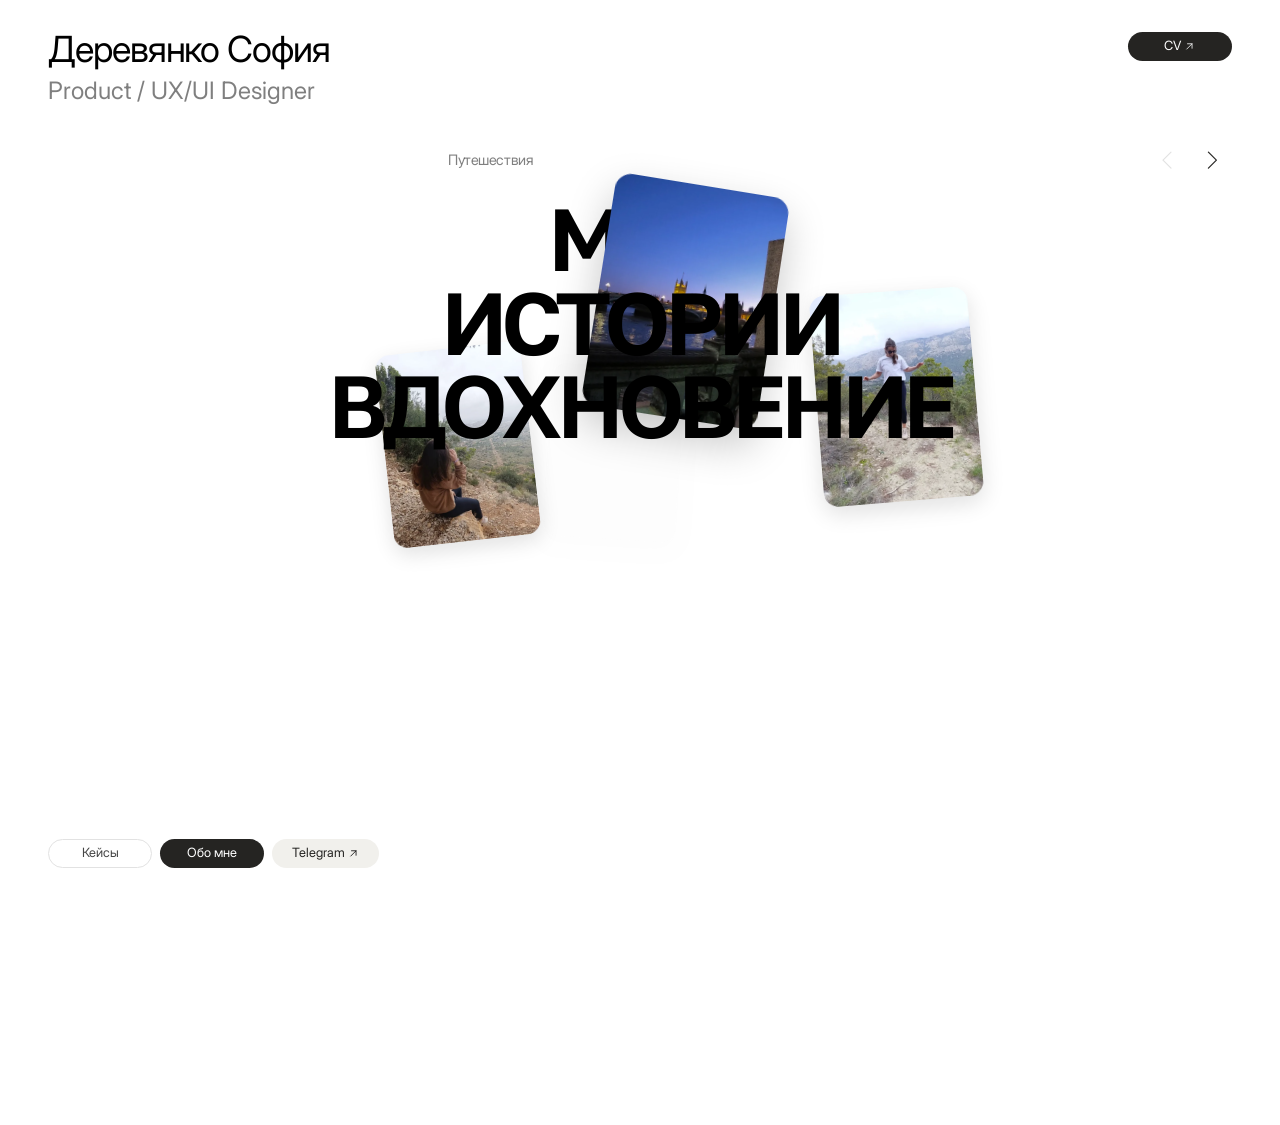
==== about/index.html @ 2f43b513 "Publish portfolio website" ====
<!DOCTYPE html>
<html lang="ru">
<head>
<meta charset="utf-8">
<meta name="viewport" content="width=device-width, initial-scale=1, viewport-fit=cover">
<title>Обо мне - Деревянко София</title>
<meta name="description" content="Путешествия, книги, фильмы - то, что вдохновляет.">
<meta property="og:type" content="website">
<meta property="og:title" content="Обо мне - Деревянко София">
<meta property="og:description" content="Путешествия, книги, фильмы - то, что вдохновляет.">
<meta property="og:image" content="../assets/og.jpg">
<meta name="theme-color" content="#ffffff">
<link rel="icon" href="../assets/favicon.svg" type="image/svg+xml">
<link rel="preload" href="../assets/fonts/inter-cyrillic-opsz-normal.woff2" as="font" type="font/woff2" crossorigin>
<link rel="stylesheet" href="../assets/site.css?v=202611131720">
<style>.c0{flex-shrink:0;align-self:stretch;min-width:0;font-family:var(--f-sans);font-weight:400;font-size:45px;line-height:43px;letter-spacing:-0.03em;color:#000000}
.c1{flex-shrink:0;align-self:stretch;min-width:0;font-family:var(--f-sans);font-weight:400;font-size:30px;line-height:43px;color:rgba(0,0,0,0.5)}
.c2{width:480px;flex-shrink:0;display:flex;flex-direction:column;gap:10px;align-items:flex-start;text-decoration:none;color:inherit}
.c3{flex-shrink:0;white-space:nowrap;font-family:var(--f-sans);font-weight:400;font-size:16px;line-height:1.0;color:#ffffff}
.c4{width:16px;flex-shrink:0;height:16px;display:block}
.c5{width:130px;flex-shrink:0;display:flex;flex-direction:row;padding:10px 25px 10px 25px;gap:2px;justify-content:center;align-items:center;background:#252422;border-radius:999px;text-decoration:none;color:inherit}
.c6{flex-shrink:0;display:flex;flex-direction:row;gap:10px;align-items:flex-start}
.c7{flex-shrink:0;display:flex;flex-direction:row;gap:20px;align-items:center}
.c8{width:980px;flex-shrink:0;display:flex;flex-direction:row;gap:20px;justify-content:flex-end;align-items:center}
.c9{flex-shrink:0;align-self:stretch;min-width:0;display:flex;flex-direction:row;justify-content:space-between;align-items:flex-start}
.ca{flex-shrink:0;white-space:nowrap;font-family:var(--f-sans);font-weight:400;font-size:18px;line-height:1.0;letter-spacing:-0.03em;color:rgba(0,0,0,0.5)}
.cb{width:48px;flex-shrink:0;height:48px;padding:0;border:0;background:none;cursor:pointer;display:block}
.cc{flex-shrink:0;height:48px;display:flex;flex-direction:row;gap:10px;justify-content:flex-end;align-items:center}
.cd{flex-shrink:0;align-self:stretch;min-width:0;display:flex;flex-direction:row;padding:0 0 0 500px;justify-content:space-between;align-items:center}
.ce{flex-shrink:0;white-space:nowrap;font-family:var(--f-head);font-weight:600;font-size:110px;line-height:0.86;letter-spacing:-0.07em;color:#000000;text-transform:uppercase;text-align:center}
.cf{position:absolute;left:0;top:0;width:804px;display:flex;flex-direction:column;padding:10px 10px 10px 10px;gap:10px;justify-content:center;align-items:center}
.c10{height:325px;flex-shrink:0;width:804px;position:relative}
.c11{width:261.52px;flex-shrink:0;height:287.62px;transform:rotate(1.6deg);display:flex;flex-direction:row;align-items:center;background:url(../assets/img/e12fb19091.webp) center/cover no-repeat;border-radius:20px}
.c12{position:absolute;left:701px;top:-63.55px;transform-origin:0 0;transform:rotate(-12.24deg);width:261.52px;height:287.62px;display:flex;flex-direction:row;align-items:center;background:url(../assets/img/9f988dde3c.webp) -34.87px -6.06px/348.69px 302.76px no-repeat;border-radius:20px}
.c13{position:absolute;left:557px;top:85.54px;transform-origin:0 0;transform:rotate(-4.94deg);width:261.52px;height:287.62px;display:flex;flex-direction:row;align-items:center;background:url(../assets/img/64e9f2ed2f.webp) center/cover no-repeat;border-radius:20px}
.c14{position:absolute;left:284px;top:153px;width:582.47px;display:flex;flex-direction:row;padding:0 0 0 313px;align-items:baseline}
.c15{height:454px;flex-shrink:0;width:1480px;display:flex;flex-direction:column;align-items:center;position:relative}
.c16{flex-shrink:0;align-self:stretch;min-width:0;display:flex;flex-direction:column;gap:16px;align-items:flex-start}
.c17{position:absolute;left:0;top:0;width:816px;display:flex;flex-direction:column;padding:10px 10px 10px 10px;gap:10px;justify-content:center;align-items:center}
.c18{height:325px;flex-shrink:0;width:816px;position:relative}
.c19{position:absolute;left:-111.95px;top:-31px;transform-origin:0 0;transform:rotate(1.6deg);width:261.52px;height:287.62px;display:flex;flex-direction:row;align-items:center;background:url(../assets/img/4dd9368df6.webp) center/cover no-repeat;border-radius:20px}
.c1a{position:absolute;left:103px;top:87.54px;transform-origin:0 0;transform:rotate(-4.94deg);width:261.52px;height:287.62px;display:flex;flex-direction:row;align-items:center;background:url(../assets/img/7d613c5a88.webp) -64.37px -19.97px/402.34px 399.47px no-repeat;border-radius:20px}
.c1b{position:absolute;left:316px;top:-24.55px;transform-origin:0 0;transform:rotate(-12.24deg);width:261.52px;height:287.62px;display:flex;flex-direction:row;align-items:center;background:url(../assets/img/491cb655a1.webp) -17.83px -17.43px/297.18px 435.79px no-repeat;border-radius:20px}
.c1c{position:absolute;left:0;top:0;width:686px;display:flex;flex-direction:column;padding:10px 10px 10px 10px;gap:10px;justify-content:center;align-items:center}
.c1d{height:325px;flex-shrink:0;width:686px;position:relative}
.c1e{position:absolute;left:354.03px;top:-337px;transform-origin:0 0;transform:rotate(9.21deg);width:261.52px;height:287.62px;display:flex;flex-direction:row;align-items:center;background:url(../assets/img/c9c12a5da4.webp) -2.62px -57.52px/261.52px 383.49px no-repeat;border-radius:20px}
.c1f{position:absolute;left:75.37px;top:-182px;transform-origin:0 0;transform:rotate(3.46deg);width:261.52px;height:287.62px;display:flex;flex-direction:row;align-items:center;background:url(../assets/img/8a2e7e8ccd.webp) center/cover no-repeat;border-radius:20px}
.c20{position:absolute;left:-103.95px;top:-26px;transform-origin:0 0;transform:rotate(1.6deg);width:261.52px;height:287.62px;display:flex;flex-direction:row;align-items:center;background:url(../assets/img/e46121f6a8.webp) 0 -94.56px/261.52px 394px no-repeat;border-radius:20px}
.c21{flex-shrink:0;align-self:stretch;min-width:0;display:grid}
.c22{flex-shrink:0;white-space:nowrap;font-family:var(--f-sans);font-weight:400;font-size:16px;line-height:1.0;color:#464646}
.c23{position:absolute;inset:0;pointer-events:none;border-style:solid;border-color:#e2e2e2;border-width:0.5px 0.5px 0.5px 0.5px;border-radius:inherit}
.c24{width:130px;flex-shrink:0;display:flex;flex-direction:row;padding:10px 20px 10px 20px;gap:4px;justify-content:center;align-items:center;position:relative;border-radius:999px;text-decoration:none;color:inherit}
.c25{width:130px;flex-shrink:0;display:flex;flex-direction:row;padding:10px 20px 10px 20px;justify-content:center;align-items:center;background:#252422;border-radius:999px;text-decoration:none;color:inherit}
.c26{flex-shrink:0;white-space:nowrap;font-family:var(--f-sans);font-weight:400;font-size:16px;line-height:1.0;color:#252422}
.c27{flex-shrink:0;display:flex;flex-direction:row;padding:10px 25px 10px 25px;gap:2px;justify-content:center;align-items:center;background:#f1f0ec;border-radius:999px;text-decoration:none;color:inherit}
.c28{flex-shrink:0;align-self:stretch;min-width:0;display:flex;flex-direction:row;gap:10px;align-items:flex-start}
.c29{width:480px;flex-shrink:0;display:flex;flex-direction:column;gap:10px;align-items:flex-start}
.c2a{flex-shrink:0;align-self:stretch;min-width:0;display:flex;flex-direction:row;gap:20px;align-items:flex-end}
.c2b{width:1600px;display:flex;flex-direction:column;padding:40px 60px 40px 60px;gap:40px;align-items:flex-start;background:#ffffff;overflow:hidden}
.c2c{flex-shrink:0;white-space:nowrap;font-family:var(--f-sans);font-weight:400;font-size:24px;line-height:1.0;letter-spacing:-0.03em;color:#000000}
.c2d{flex-shrink:0;white-space:nowrap;font-family:var(--f-sans);font-weight:400;font-size:12px;line-height:1.0;color:rgba(0,0,0,0.5)}
.c2e{flex-shrink:0;display:flex;flex-direction:column;gap:4px;align-items:flex-start;text-decoration:none;color:inherit}
.c2f{flex-shrink:0;display:flex;flex-direction:row;padding:10px 25px 10px 25px;gap:2px;justify-content:center;align-items:center;background:#252422;border-radius:999px;text-decoration:none;color:inherit}
.c30{height:40px;flex-shrink:0;align-self:stretch;min-width:0;display:flex;flex-direction:row;padding:0 16px 0 16px;justify-content:space-between;align-items:center}
.c31{flex-shrink:0;white-space:nowrap;font-family:var(--f-sans);font-weight:400;font-size:12px;line-height:1.0;letter-spacing:-0.03em;color:rgba(0,0,0,0.5)}
.c32{flex-shrink:0;align-self:stretch;min-width:0;display:flex;flex-direction:row;justify-content:space-between;align-items:center}
.c33{position:absolute;left:3.9px;top:181.5px;transform-origin:0 0;transform:rotate(1.6deg);width:126.77px;height:139.42px;display:flex;flex-direction:row;align-items:center;background:url(../assets/img/e12fb19091.webp) center/cover no-repeat;border-radius:9.69px}
.c34{position:absolute;left:199.32px;top:175.88px;transform-origin:0 0;transform:rotate(-12.24deg);width:126.77px;height:139.42px;display:flex;flex-direction:row;align-items:center;background:url(../assets/img/9f988dde3c.webp) -16.9px -2.94px/169.03px 146.76px no-repeat;border-radius:9.69px}
.c35{position:absolute;left:111.77px;top:215.43px;transform-origin:0 0;transform:rotate(-4.94deg);width:126.77px;height:139.42px;display:flex;flex-direction:row;align-items:center;background:url(../assets/img/64e9f2ed2f.webp) center/cover no-repeat;border-radius:9.69px}
.c36{flex-shrink:0;align-self:stretch;min-width:0;font-family:var(--f-head);font-weight:600;font-size:48px;line-height:0.86;letter-spacing:-0.07em;color:#000000;text-transform:uppercase}
.c37{flex-shrink:0;white-space:nowrap;font-family:var(--f-head);font-weight:600;font-size:48px;line-height:0.86;letter-spacing:-0.07em;color:#000000;text-transform:uppercase}
.c38{position:absolute;left:9.78px;top:0;width:343px;display:flex;flex-direction:column;padding:10px 0 10px 0;gap:10px;justify-content:center;align-items:center}
.c39{height:354.32px;flex-shrink:0;width:352.78px;position:relative}
.c3a{flex-shrink:0;align-self:stretch;min-width:0;display:flex;flex-direction:column;gap:30px;align-items:flex-start}
.c3b{flex-shrink:0;align-self:stretch;min-width:0;display:flex;flex-direction:column;padding:0 16px 0 16px;gap:20px;justify-content:center;align-items:flex-start}
.c3c{position:absolute;left:4.12px;top:171.32px;transform-origin:0 0;transform:rotate(1.6deg);width:126.77px;height:139.42px;display:flex;flex-direction:row;align-items:center;background:url(../assets/img/4dd9368df6.webp) center/cover no-repeat;border-radius:9.69px}
.c3d{position:absolute;left:199.54px;top:165.7px;transform-origin:0 0;transform:rotate(-12.24deg);width:126.77px;height:139.42px;display:flex;flex-direction:row;align-items:center;background:url(../assets/img/491cb655a1.webp) -8.64px -8.45px/144.06px 211.24px no-repeat;border-radius:9.69px}
.c3e{position:absolute;left:112px;top:205.25px;transform-origin:0 0;transform:rotate(-4.94deg);width:126.77px;height:139.42px;display:flex;flex-direction:row;align-items:center;background:url(../assets/img/7d613c5a88.webp) -48.09px -21.78px/218.57px 217.84px no-repeat;border-radius:9.69px}
.c3f{position:absolute;left:9.78px;top:-10px;width:343px;display:flex;flex-direction:column;padding:10px 0 10px 0;gap:10px;justify-content:center;align-items:center}
.c40{height:344.14px;flex-shrink:0;width:352.99px;position:relative}
.c41{position:absolute;left:4.12px;top:171.32px;transform-origin:0 0;transform:rotate(1.6deg);width:126.77px;height:139.42px;display:flex;flex-direction:row;align-items:center;background:url(../assets/img/e46121f6a8.webp) 0 -42.02px/126.77px 190.99px no-repeat;border-radius:9.69px}
.c42{position:absolute;left:199.54px;top:165.7px;transform-origin:0 0;transform:rotate(-12.24deg);width:126.77px;height:139.42px;display:flex;flex-direction:row;align-items:center;background:url(../assets/img/c9c12a5da4.webp) 2.54px -33.46px/126.77px 185.89px no-repeat;border-radius:9.69px}
.c43{position:absolute;left:112px;top:205.25px;transform-origin:0 0;transform:rotate(-4.94deg);width:126.77px;height:139.42px;display:flex;flex-direction:row;align-items:center;background:url(../assets/img/8a2e7e8ccd.webp) center/cover no-repeat;border-radius:9.69px}
.c44{flex:1 1 0;min-width:0;height:40px;display:flex;flex-direction:row;padding:10px 20px 10px 20px;gap:4px;justify-content:center;align-items:center;position:relative;border-radius:999px;text-decoration:none;color:inherit}
.c45{flex:1 1 0;min-width:0;height:40px;display:flex;flex-direction:row;padding:10px 25px 10px 25px;gap:2px;justify-content:center;align-items:center;background:#f1f0ec;border-radius:999px;text-decoration:none;color:inherit}
.c46{flex-shrink:0;align-self:stretch;min-width:0;display:flex;flex-direction:column;padding:10px 16px 10px 16px;gap:10px;justify-content:flex-end;align-items:flex-start}
.c47{width:375px;display:flex;flex-direction:column;padding:12px 0 12px 0;justify-content:space-between;align-items:flex-start;background:#ffffff;overflow:hidden}</style>
<script>(function(){var d=document.documentElement;function f(){var w=window.innerWidth,h=window.innerHeight,m=w<1024,z=m?Math.min(w/375,1.6):Math.min(w/1600,1);d.style.zoom=z;d.classList.toggle('is-m',m);d.style.setProperty('--vh',(h/z)+'px');d.style.setProperty('--vw',(w/z)+'px')}f();window.addEventListener('resize',f)})();</script>
</head>
<body>
<div class="L L-d fullh" data-w="1600"><div class="c2b"><div class="c9"><a class="c2 home" href="../index.html"><div class="c0 tx">Деревянко София</div><div class="c1 tx">Product / UX/UI Designer</div></a><div class="c8"><div class="c7"><div class="c6"><a class="c5 btn btn-dark" href="../assets/cv.pdf" target="_blank" rel="noopener" data-cv><div class="c3 tx">CV</div><div class="c4"><svg class="ic" width="16" height="16" viewBox="0 0 16 16" fill="none"><path d="M11.32 10.32V4.72H5.64M11.32 4.72 4.72 11.32" stroke="#fff" stroke-linecap="round" stroke-linejoin="round"/></svg></div></a></div></div></div></div><div class="c21 slider" data-slider><div data-slide="0" class="slide on c16"><div class="cd"><div class="ca tx">Путешествия</div><div class="cc"><button class="cb arw" type="button" data-dir="prev" aria-label="Назад"><svg class="ic" width="48" height="48" viewBox="0 0 48 48" fill="none"><path d="M30 34 20 24l10-10" stroke="currentColor" stroke-width="1.5" stroke-linecap="round" stroke-linejoin="round"/></svg></button><button class="cb arw" type="button" data-dir="next" aria-label="Вперёд"><svg class="ic" width="48" height="48" viewBox="0 0 48 48" fill="none"><path d="m18 34 10-10-10-10" stroke="currentColor" stroke-width="1.5" stroke-linecap="round" stroke-linejoin="round"/></svg></button></div></div><div class="c15"><div class="c10"><div class="cf words"><div class="ce tx">мир</div><div class="ce tx">истории</div><div class="ce tx">вдохновение</div></div></div><div class="c14"><div class="c11 ph"></div><div class="c12 ph"></div><div class="c13 ph"></div></div></div></div><div data-slide="1" class="slide c16"><div class="cd"><div class="ca tx">Книги</div><div class="cc"><button class="cb arw" type="button" data-dir="prev" aria-label="Назад"><svg class="ic" width="48" height="48" viewBox="0 0 48 48" fill="none"><path d="M30 34 20 24l10-10" stroke="currentColor" stroke-width="1.5" stroke-linecap="round" stroke-linejoin="round"/></svg></button><button class="cb arw" type="button" data-dir="next" aria-label="Вперёд"><svg class="ic" width="48" height="48" viewBox="0 0 48 48" fill="none"><path d="m18 34 10-10-10-10" stroke="currentColor" stroke-width="1.5" stroke-linecap="round" stroke-linejoin="round"/></svg></button></div></div><div class="c15"><div class="c18"><div class="c17 words"><div class="ce tx">Культура</div><div class="ce tx">Воображение</div><div class="ce tx">глубина</div></div></div><div class="c14"><div class="c19 ph"></div><div class="c1a ph"></div><div class="c1b ph"></div></div></div></div><div data-slide="2" class="slide c16"><div class="cd"><div class="ca tx">Фильмы</div><div class="cc"><button class="cb arw" type="button" data-dir="prev" aria-label="Назад"><svg class="ic" width="48" height="48" viewBox="0 0 48 48" fill="none"><path d="M30 34 20 24l10-10" stroke="currentColor" stroke-width="1.5" stroke-linecap="round" stroke-linejoin="round"/></svg></button><button class="cb arw" type="button" data-dir="next" aria-label="Вперёд"><svg class="ic" width="48" height="48" viewBox="0 0 48 48" fill="none"><path d="m18 34 10-10-10-10" stroke="currentColor" stroke-width="1.5" stroke-linecap="round" stroke-linejoin="round"/></svg></button></div></div><div class="c15"><div class="c1d"><div class="c1c words"><div class="ce tx">Эмоции</div><div class="ce tx">Детали</div><div class="ce tx">Мотивация</div></div></div><div class="c14"><div class="c1e ph"></div><div class="c1f ph"></div><div class="c20 ph"></div></div></div></div></div><div class="c2a"><div class="c29"><div class="c28 navbtns"><a class="c24 btn btn-ol" href="../cases/index.html"><div class="c22 tx">Кейсы</div><i class="c23"></i></a><a class="c25 btn btn-dark" href="../about/index.html"><div class="c3 tx">Обо мне</div></a><a class="c27 btn" href="https://t.me/" target="_blank" rel="noopener" data-tg><div class="c26 tx">Telegram</div><div class="c4"><svg class="ic" width="16" height="16" viewBox="0 0 16 16" fill="none"><path d="M11.32 10.32V4.72H5.64M11.32 4.72 4.72 11.32" stroke="currentColor" stroke-linecap="round" stroke-linejoin="round"/></svg></div></a></div></div></div></div></div>
<div class="L L-m fullh" data-w="375"><div class="c47"><div class="c30"><a class="c2e home" href="../index.html"><div class="c2c tx">Деревянко София</div><div class="c2d tx">Product / UX/UI Designer</div></a><a class="c2f btn btn-dark" href="../assets/cv.pdf" target="_blank" rel="noopener" data-cv><div class="c3 tx">CV</div><div class="c4"><svg class="ic" width="16" height="16" viewBox="0 0 16 16" fill="none"><path d="M11.32 10.32V4.72H5.64M11.32 4.72 4.72 11.32" stroke="#fff" stroke-linecap="round" stroke-linejoin="round"/></svg></div></a></div><div class="c21 slider" data-slider><div data-slide="0" class="slide on c3b"><div class="c3a"><div class="c32"><div class="c31 tx">Путешествия</div><div class="cc"><button class="cb arw" type="button" data-dir="prev" aria-label="Назад"><svg class="ic" width="48" height="48" viewBox="0 0 48 48" fill="none"><path d="M30 34 20 24l10-10" stroke="currentColor" stroke-width="1.5" stroke-linecap="round" stroke-linejoin="round"/></svg></button><button class="cb arw" type="button" data-dir="next" aria-label="Вперёд"><svg class="ic" width="48" height="48" viewBox="0 0 48 48" fill="none"><path d="m18 34 10-10-10-10" stroke="currentColor" stroke-width="1.5" stroke-linecap="round" stroke-linejoin="round"/></svg></button></div></div><div class="c39"><div class="c33 ph"></div><div class="c34 ph"></div><div class="c35 ph"></div><div class="c38 words"><div class="c36 tx">мир</div><div class="c36 tx">истории</div><div class="c37 tx">вдохновение</div></div></div></div></div><div data-slide="1" class="slide c3b"><div class="c3a"><div class="c32"><div class="c31 tx">Книги</div><div class="cc"><button class="cb arw" type="button" data-dir="prev" aria-label="Назад"><svg class="ic" width="48" height="48" viewBox="0 0 48 48" fill="none"><path d="M30 34 20 24l10-10" stroke="currentColor" stroke-width="1.5" stroke-linecap="round" stroke-linejoin="round"/></svg></button><button class="cb arw" type="button" data-dir="next" aria-label="Вперёд"><svg class="ic" width="48" height="48" viewBox="0 0 48 48" fill="none"><path d="m18 34 10-10-10-10" stroke="currentColor" stroke-width="1.5" stroke-linecap="round" stroke-linejoin="round"/></svg></button></div></div><div class="c40"><div class="c3c ph"></div><div class="c3d ph"></div><div class="c3e ph"></div><div class="c3f words"><div class="c36 tx">Культура</div><div class="c36 tx">Воображение</div><div class="c37 tx">глубина</div></div></div></div></div><div data-slide="2" class="slide c3b"><div class="c3a"><div class="c32"><div class="c31 tx">Фильмы</div><div class="cc"><button class="cb arw" type="button" data-dir="prev" aria-label="Назад"><svg class="ic" width="48" height="48" viewBox="0 0 48 48" fill="none"><path d="M30 34 20 24l10-10" stroke="currentColor" stroke-width="1.5" stroke-linecap="round" stroke-linejoin="round"/></svg></button><button class="cb arw" type="button" data-dir="next" aria-label="Вперёд"><svg class="ic" width="48" height="48" viewBox="0 0 48 48" fill="none"><path d="m18 34 10-10-10-10" stroke="currentColor" stroke-width="1.5" stroke-linecap="round" stroke-linejoin="round"/></svg></button></div></div><div class="c40"><div class="c41 ph"></div><div class="c42 ph"></div><div class="c43 ph"></div><div class="c3f words"><div class="c36 tx">Эмоции</div><div class="c36 tx">Детали</div><div class="c37 tx">Мотивация</div></div></div></div></div></div><div class="c46 mnav"><div class="c28 navbtns"><a class="c44 btn btn-ol" href="../cases/index.html"><div class="c22 tx">Кейсы</div><i class="c23"></i></a><a class="c45 btn" href="https://t.me/" target="_blank" rel="noopener" data-tg><div class="c26 tx">Telegram</div><div class="c4"><svg class="ic" width="16" height="16" viewBox="0 0 16 16" fill="none"><path d="M11.32 10.32V4.72H5.64M11.32 4.72 4.72 11.32" stroke="currentColor" stroke-linecap="round" stroke-linejoin="round"/></svg></div></a></div></div></div></div>
<script src="../assets/site.js?v=202611131720" defer></script>
</body>
</html>
---- assets/site.css ----
@font-face{font-family:'Inter';font-style:normal;font-weight:100 900;font-display:swap;src:url(fonts/inter-cyrillic-opsz-normal.woff2) format('woff2-variations'),url(fonts/inter-cyrillic-opsz-normal.woff2) format('woff2');unicode-range:U+0301,U+0400-045F,U+0490-0491,U+04B0-04B1,U+2116}
@font-face{font-family:'Inter';font-style:normal;font-weight:100 900;font-display:swap;src:url(fonts/inter-latin-opsz-normal.woff2) format('woff2-variations'),url(fonts/inter-latin-opsz-normal.woff2) format('woff2');unicode-range:U+0000-00FF,U+0131,U+0152-0153,U+02BB-02BC,U+02C6,U+02DA,U+02DC,U+0304,U+0308,U+0329,U+2000-206F,U+2074,U+20AC,U+2122,U+2191,U+2193,U+2212,U+2215,U+FEFF,U+FFFD}
@font-face{font-family:'Golos Text';font-style:normal;font-weight:600;font-display:swap;src:url(fonts/golos-text-cyrillic-600-normal.woff2) format('woff2');unicode-range:U+0301,U+0400-045F,U+0490-0491,U+04B0-04B1,U+2116}
@font-face{font-family:'Golos Text';font-style:normal;font-weight:600;font-display:swap;src:url(fonts/golos-text-latin-600-normal.woff2) format('woff2');unicode-range:U+0000-00FF,U+0131,U+0152-0153,U+02BB-02BC,U+02C6,U+02DA,U+02DC,U+0304,U+0308,U+0329,U+2000-206F,U+2074,U+20AC,U+2122,U+2191,U+2193,U+2212,U+2215,U+FEFF,U+FFFD}
:root{--f-sans:'Inter',-apple-system,BlinkMacSystemFont,'Segoe UI',Roboto,Arial,sans-serif;--f-head:'Golos Text','Inter',Arial,sans-serif;--vh:100vh}
*,*::before,*::after{box-sizing:border-box}
html{-webkit-text-size-adjust:100%;text-size-adjust:100%}
html,body{margin:0;padding:0;background:#fff;color:#000}
body{font-family:var(--f-sans);-webkit-font-smoothing:antialiased;-moz-osx-font-smoothing:grayscale;text-rendering:optimizeLegibility;font-optical-sizing:none;font-variation-settings:'opsz' 32;overflow-x:hidden}
img{display:block;max-width:none}
a{color:inherit}
p,ul,ol{margin:0}
.tx p+p,.tx p+.tl,.tx .tl+p{margin-top:var(--psp,0)}
.tl{padding-left:1.45em}
.tl li{padding-left:0}
.tx a{text-decoration:underline;text-underline-offset:2px}
button{font:inherit;color:inherit}
.L{margin:0 auto}
.L-d{width:1600px}
.L-m{width:375px;display:none}
html.is-m .L-d{display:none}
html.is-m .L-m{display:block}
@media (max-width:1023px){.L-d{display:none}.L-m{display:block}}
.L>div{margin:0 auto}
.fullh>div{min-height:var(--vh)}
.L-d.fullh>div>:last-child{margin-top:auto}
.L-m>div{padding-bottom:calc(84px + env(safe-area-inset-bottom))}
.L-m .mnav{position:fixed;left:0;right:0;bottom:0;margin:0 auto;width:375px;z-index:50;padding-bottom:calc(var(--pb,10px) + env(safe-area-inset-bottom))}
.L-d .navbtns{position:sticky;bottom:40px;z-index:5}
/* interactions */
/* кнопки */
.btn{cursor:pointer;transition:opacity .2s ease,transform .2s ease}
.btn:active{transform:scale(.97)}
/* контурные кнопки: hover как у «Submit Website» на awwwards.com — заливка #383838, белый текст, тёмная обводка, 0.3s */
.btn:not(.btn-ol):not(.btn-dark){transition:background-color .3s ease-out,transform .2s ease}
.btn-ol{transition:color .3s,background .3s,border .3s,transform .2s ease}
.btn-ol .tx,.btn-ol .ic{transition:color .3s}
.btn-ol>i{transition:border-color .3s}
@media (hover:hover){
.btn-dark:hover{opacity:.72}
.btn:not(.btn-ol):not(.btn-dark):hover{background:#e6e6e6}
.btn-ol:hover{background:#383838}
.btn-ol:hover>i{border-color:#222222}
.btn-ol:hover,.btn-ol:hover .tx,.btn-ol:hover .ic{color:#fff}
}
}
.home{cursor:pointer}
.card .im{transition:transform .5s cubic-bezier(.2,.7,.2,1)}
.card:hover .im{transform:translateY(-6px)}
.gal{scrollbar-width:none;-ms-overflow-style:none;overscroll-behavior-x:contain;-webkit-overflow-scrolling:touch}
.gal::-webkit-scrollbar{display:none}
.L-d .gal{cursor:grab}
.L-d .gal.drag{cursor:grabbing;user-select:none}
.L-d .gal.drag *{pointer-events:none}
.L-m .gal>*{scroll-snap-align:start}
.gal img{-webkit-user-drag:none;user-select:none}
/* about slider */
.slider{position:relative}
.slider>.slide{grid-area:1/1;visibility:hidden;opacity:0;pointer-events:none}
.slider>.slide.on{visibility:visible;opacity:1;pointer-events:auto}
.slider>.slide.out{visibility:visible;animation:sOut .45s ease both}
.arw{color:#252422;transition:color .2s}
.arw[disabled]{color:#e2e2e2;cursor:default}
.arw:not([disabled]):hover{color:#000}
.slide.on .words>*{animation:wIn .9s cubic-bezier(.16,.84,.24,1) both;animation-delay:calc(var(--i,0)*110ms + 80ms)}
.slide.on .ph{animation:pIn 1s cubic-bezier(.16,.84,.24,1) both;animation-delay:calc(var(--i,0)*120ms + 260ms)}
.slide.out .words>*{animation:wOut .4s ease both}
.ph{transition:scale .4s cubic-bezier(.2,.7,.2,1),translate .4s cubic-bezier(.2,.7,.2,1);will-change:transform}
.L-d .ph:hover{scale:1.04;z-index:3}
@keyframes wIn{from{opacity:0;translate:0 60%;filter:blur(8px)}to{opacity:1;translate:0 0;filter:blur(0)}}
@keyframes wOut{to{opacity:0;translate:0 -30%;filter:blur(6px)}}
@keyframes pIn{from{opacity:0;translate:0 120px;scale:.8}to{opacity:1;translate:0 0;scale:1}}
@keyframes sOut{to{opacity:0}}
@media (prefers-reduced-motion:reduce){*{animation:none!important;transition:none!important}}
.words{position:relative;z-index:2}
.L-m.fullh>div{padding-bottom:calc(12px + env(safe-area-inset-bottom))}
.L-m.fullh>div::after{content:'';display:block;height:60px;flex:none}
.L-m .gc>*{scroll-snap-align:center}
.mcases{display:flex;gap:10px;padding:40px 16px 8px}
.mc{flex:1 1 0;display:flex;align-items:center;justify-content:center;gap:4px;height:44px;border-radius:999px;border:1px solid #dddddd;font:400 16px/1 var(--f-sans);color:#252422;text-decoration:none;white-space:nowrap}
.mc-dark{background:#252422;border-color:#252422;color:#fff}
.gal{position:relative}
.L-m .gc .gflat>*{scroll-snap-align:center}
/* карточка проекта (Период / Роль / Продукты) */
.L-d .ptab{padding:20px;width:auto}
.L-d .ptab .prow{padding:15px 0;gap:20px}
.L-d .ptab .prow:first-of-type{padding-top:0}
.L-d .ptab .prow:last-of-type{padding-bottom:0}
.L-d .ptab .prow{width:auto;align-self:stretch}
.L-d .ptab .prow>:nth-child(1){width:140px;flex:none}
.L-d .ptab .prow>:nth-child(2){width:380px;flex:none;white-space:normal}
.L-d .ptab .prow>:nth-child(2) *{white-space:normal}
.L-d .ptab .prow>i{display:none}
.L-d .ptab .prow+.prow{border-top:.5px solid #e2e2e2}
/* мобильное меню всегда прибито к низу экрана */
.L-m .mnav{top:auto!important;bottom:0!important;left:0!important;right:0!important}
.L-m .card .tx+.tx{letter-spacing:-0.02em}
/* «Обо мне»: коллаж — фото вплетаются между строками */
.slide.collage .ph{visibility:hidden;animation:none}
.slide.collage .words{z-index:auto}
.slide.collage .words>*{position:relative;z-index:var(--lz,10)}
.clg{position:absolute;inset:0;pointer-events:none}
.clg-card{position:absolute;left:0;top:0;transform-origin:50% 50%;backface-visibility:hidden;border-radius:20px;overflow:hidden;background:#ddd center/cover no-repeat;will-change:transform;box-shadow:0 10px 30px rgba(0,0,0,.12)}
.clg-card.weave{box-shadow:0 22px 50px rgba(0,0,0,.22)}

/* мобильная «Обо мне»: слова ровно по левому краю, как подпись раздела */
.L-m .words{left:0!important;right:0!important;width:auto!important;top:calc(50% - 90px)!important;align-items:center!important}
.L-m .words>*{text-align:center!important;align-self:center!important}
.L-m .clg-card{border-radius:12px}
/* стрелки «Обо мне»: при наведении линия плавно становится толще (как в референсе: 1px → 2px, 0.2s) */
.arw svg path{transition:stroke-width .2s}
@media (hover:hover){.arw:not([disabled]):hover svg path{stroke-width:2.2}}
/* карточка проекта в кейсах — мобильная версия: мельче шрифт, гармоничные колонки */
.L-m .ptab-m{padding:16px!important}
.L-m .ptab-m .prow{gap:28px!important;padding:12px 0!important;align-items:flex-start!important}
.L-m .ptab-m .prow:first-of-type{padding-top:2px!important}
.L-m .ptab-m .prow:last-of-type{padding-bottom:2px!important}
.L-m .ptab-m .prow>:nth-child(1){width:var(--lw,114px)!important;flex:none!important;font-size:9px!important;font-weight:500!important;line-height:1!important;letter-spacing:0!important;white-space:normal!important;overflow-wrap:normal!important;word-break:normal!important;hyphens:none}
.L-m .ptab-m .prow>:nth-child(2){flex:1 1 0!important;width:auto!important;min-width:0;font-size:12px!important;line-height:1!important;white-space:normal!important}
.L-m .ptab-m .prow>:nth-child(2) *{font-size:inherit!important;line-height:inherit!important;white-space:normal!important}
.L-m .ptab-m .prow>:nth-child(1) *{white-space:normal!important}
.nw{white-space:nowrap}
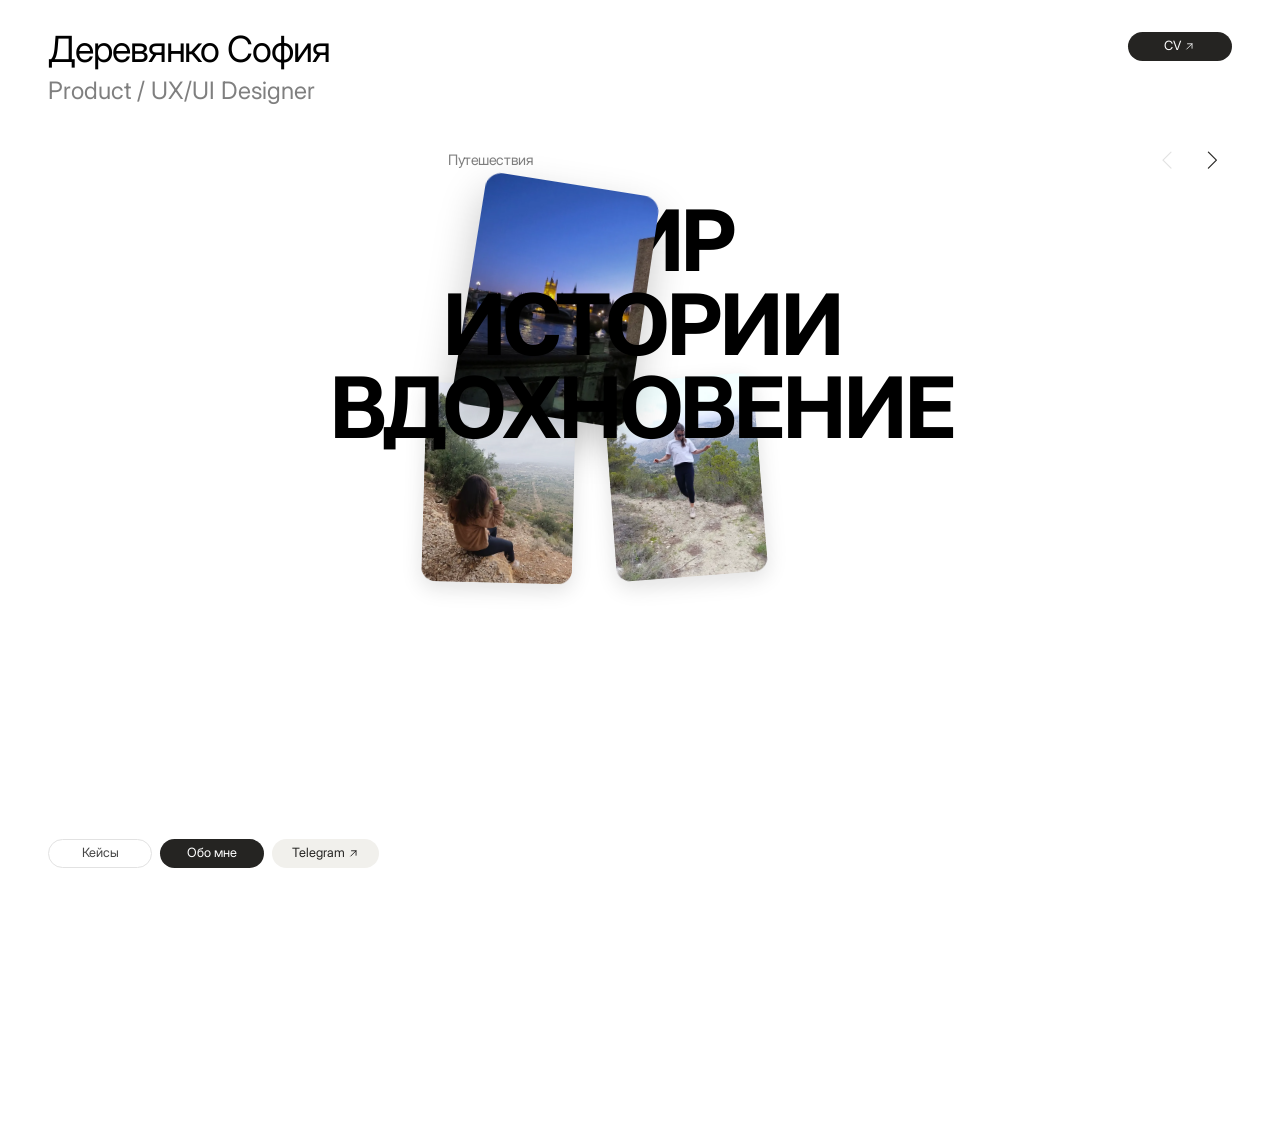
==== commit cc2d8cda: "Embed portfolio images to avoid intermittent image loading" ====
--- a/about/index.html
+++ b/about/index.html
@@ -30,22 +30,22 @@
 .ce{flex-shrink:0;white-space:nowrap;font-family:var(--f-head);font-weight:600;font-size:110px;line-height:0.86;letter-spacing:-0.07em;color:#000000;text-transform:uppercase;text-align:center}
 .cf{position:absolute;left:0;top:0;width:804px;display:flex;flex-direction:column;padding:10px 10px 10px 10px;gap:10px;justify-content:center;align-items:center}
 .c10{height:325px;flex-shrink:0;width:804px;position:relative}
-.c11{width:261.52px;flex-shrink:0;height:287.62px;transform:rotate(1.6deg);display:flex;flex-direction:row;align-items:center;background:url(../assets/img/e12fb19091.webp) center/cover no-repeat;border-radius:20px}
-.c12{position:absolute;left:701px;top:-63.55px;transform-origin:0 0;transform:rotate(-12.24deg);width:261.52px;height:287.62px;display:flex;flex-direction:row;align-items:center;background:url(../assets/img/9f988dde3c.webp) -34.87px -6.06px/348.69px 302.76px no-repeat;border-radius:20px}
-.c13{position:absolute;left:557px;top:85.54px;transform-origin:0 0;transform:rotate(-4.94deg);width:261.52px;height:287.62px;display:flex;flex-direction:row;align-items:center;background:url(../assets/img/64e9f2ed2f.webp) center/cover no-repeat;border-radius:20px}
+.c11{width:261.52px;flex-shrink:0;height:287.62px;transform:rotate(1.6deg);display:flex;flex-direction:row;align-items:center;background:url([data-uri]) center/cover no-repeat;border-radius:20px}
+.c12{position:absolute;left:701px;top:-63.55px;transform-origin:0 0;transform:rotate(-12.24deg);width:261.52px;height:287.62px;display:flex;flex-direction:row;align-items:center;background:url([data-uri]) -34.87px -6.06px/348.69px 302.76px no-repeat;border-radius:20px}
+.c13{position:absolute;left:557px;top:85.54px;transform-origin:0 0;transform:rotate(-4.94deg);width:261.52px;height:287.62px;display:flex;flex-direction:row;align-items:center;background:url([data-uri]) center/cover no-repeat;border-radius:20px}
 .c14{position:absolute;left:284px;top:153px;width:582.47px;display:flex;flex-direction:row;padding:0 0 0 313px;align-items:baseline}
 .c15{height:454px;flex-shrink:0;width:1480px;display:flex;flex-direction:column;align-items:center;position:relative}
 .c16{flex-shrink:0;align-self:stretch;min-width:0;display:flex;flex-direction:column;gap:16px;align-items:flex-start}
 .c17{position:absolute;left:0;top:0;width:816px;display:flex;flex-direction:column;padding:10px 10px 10px 10px;gap:10px;justify-content:center;align-items:center}
 .c18{height:325px;flex-shrink:0;width:816px;position:relative}
-.c19{position:absolute;left:-111.95px;top:-31px;transform-origin:0 0;transform:rotate(1.6deg);width:261.52px;height:287.62px;display:flex;flex-direction:row;align-items:center;background:url(../assets/img/4dd9368df6.webp) center/cover no-repeat;border-radius:20px}
-.c1a{position:absolute;left:103px;top:87.54px;transform-origin:0 0;transform:rotate(-4.94deg);width:261.52px;height:287.62px;display:flex;flex-direction:row;align-items:center;background:url(../assets/img/7d613c5a88.webp) -64.37px -19.97px/402.34px 399.47px no-repeat;border-radius:20px}
-.c1b{position:absolute;left:316px;top:-24.55px;transform-origin:0 0;transform:rotate(-12.24deg);width:261.52px;height:287.62px;display:flex;flex-direction:row;align-items:center;background:url(../assets/img/491cb655a1.webp) -17.83px -17.43px/297.18px 435.79px no-repeat;border-radius:20px}
+.c19{position:absolute;left:-111.95px;top:-31px;transform-origin:0 0;transform:rotate(1.6deg);width:261.52px;height:287.62px;display:flex;flex-direction:row;align-items:center;background:url([data-uri]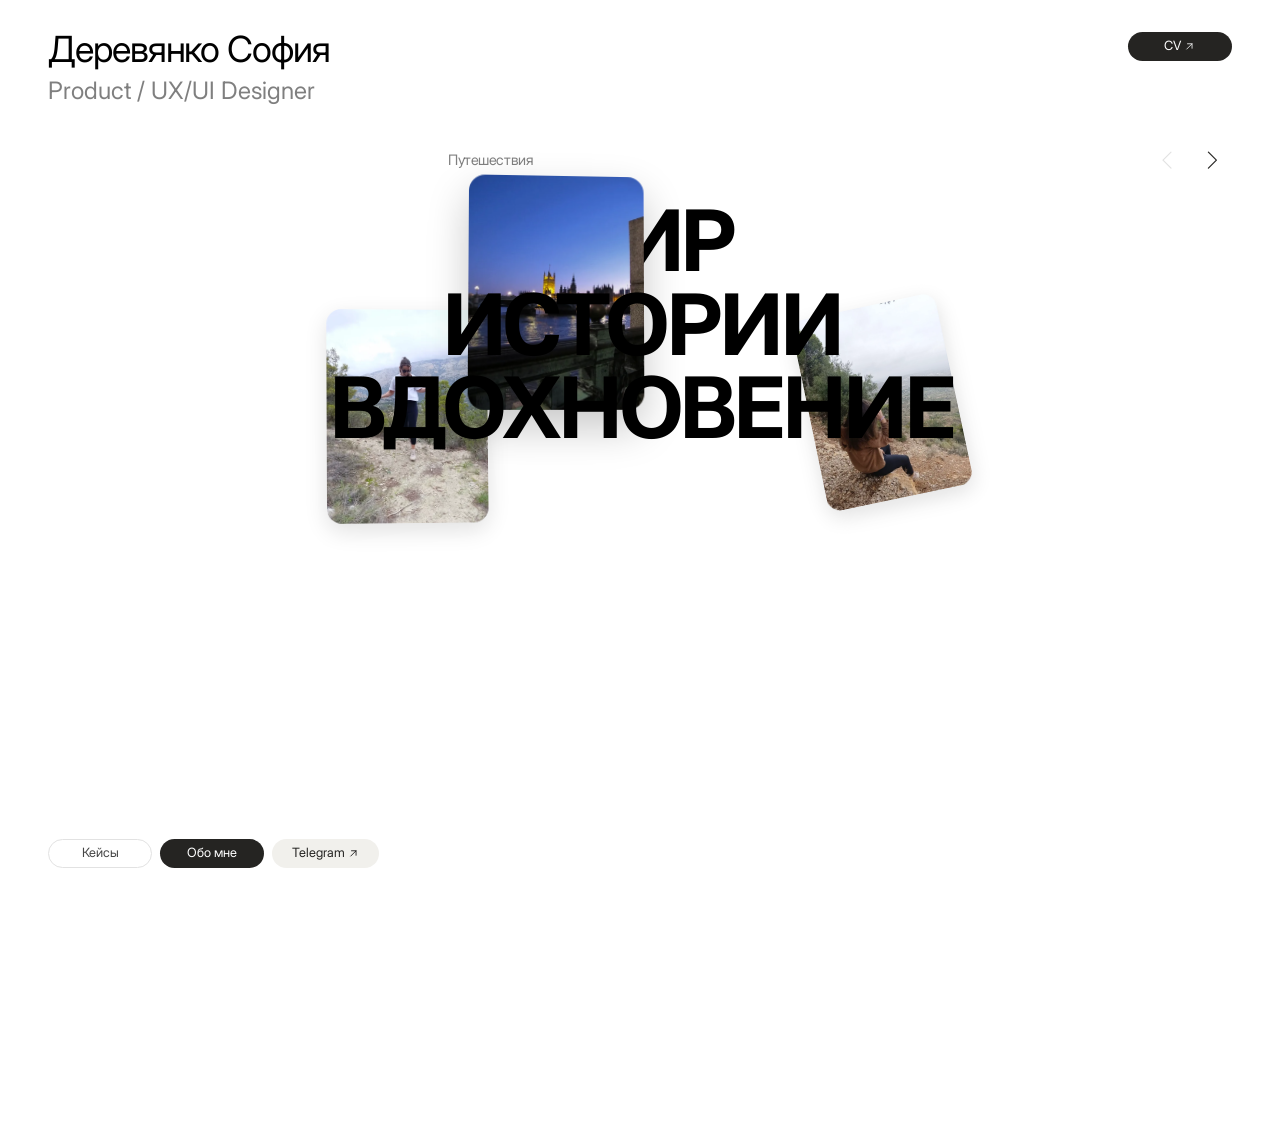
==== commit ec912f16: "Optimize project photo loading with inline previews and retry" ====
--- a/about/index.html
+++ b/about/index.html
@@ -30,22 +30,22 @@
 .ce{flex-shrink:0;white-space:nowrap;font-family:var(--f-head);font-weight:600;font-size:110px;line-height:0.86;letter-spacing:-0.07em;color:#000000;text-transform:uppercase;text-align:center}
 .cf{position:absolute;left:0;top:0;width:804px;display:flex;flex-direction:column;padding:10px 10px 10px 10px;gap:10px;justify-content:center;align-items:center}
 .c10{height:325px;flex-shrink:0;width:804px;position:relative}
-.c11{width:261.52px;flex-shrink:0;height:287.62px;transform:rotate(1.6deg);display:flex;flex-direction:row;align-items:center;background:url([data-uri]) center/cover no-repeat;border-radius:20px}
-.c12{position:absolute;left:701px;top:-63.55px;transform-origin:0 0;transform:rotate(-12.24deg);width:261.52px;height:287.62px;display:flex;flex-direction:row;align-items:center;background:url([data-uri]) -34.87px -6.06px/348.69px 302.76px no-repeat;border-radius:20px}
-.c13{position:absolute;left:557px;top:85.54px;transform-origin:0 0;transform:rotate(-4.94deg);width:261.52px;height:287.62px;display:flex;flex-direction:row;align-items:center;background:url([data-uri]) center/cover no-repeat;border-radius:20px}
+.c11{width:261.52px;flex-shrink:0;height:287.62px;transform:rotate(1.6deg);display:flex;flex-direction:row;align-items:center;background:url(../assets/img/e12fb19091.webp) center/cover no-repeat;border-radius:20px}
+.c12{position:absolute;left:701px;top:-63.55px;transform-origin:0 0;transform:rotate(-12.24deg);width:261.52px;height:287.62px;display:flex;flex-direction:row;align-items:center;background:url(../assets/img/9f988dde3c.webp) -34.87px -6.06px/348.69px 302.76px no-repeat;border-radius:20px}
+.c13{position:absolute;left:557px;top:85.54px;transform-origin:0 0;transform:rotate(-4.94deg);width:261.52px;height:287.62px;display:flex;flex-direction:row;align-items:center;background:url(../assets/img/64e9f2ed2f.webp) center/cover no-repeat;border-radius:20px}
 .c14{position:absolute;left:284px;top:153px;width:582.47px;display:flex;flex-direction:row;padding:0 0 0 313px;align-items:baseline}
 .c15{height:454px;flex-shrink:0;width:1480px;display:flex;flex-direction:column;align-items:center;position:relative}
 .c16{flex-shrink:0;align-self:stretch;min-width:0;display:flex;flex-direction:column;gap:16px;align-items:flex-start}
 .c17{position:absolute;left:0;top:0;width:816px;display:flex;flex-direction:column;padding:10px 10px 10px 10px;gap:10px;justify-content:center;align-items:center}
 .c18{height:325px;flex-shrink:0;width:816px;position:relative}
-.c19{position:absolute;left:-111.95px;top:-31px;transform-origin:0 0;transform:rotate(1.6deg);width:261.52px;height:287.62px;display:flex;flex-direction:row;align-items:center;background:url([data-uri]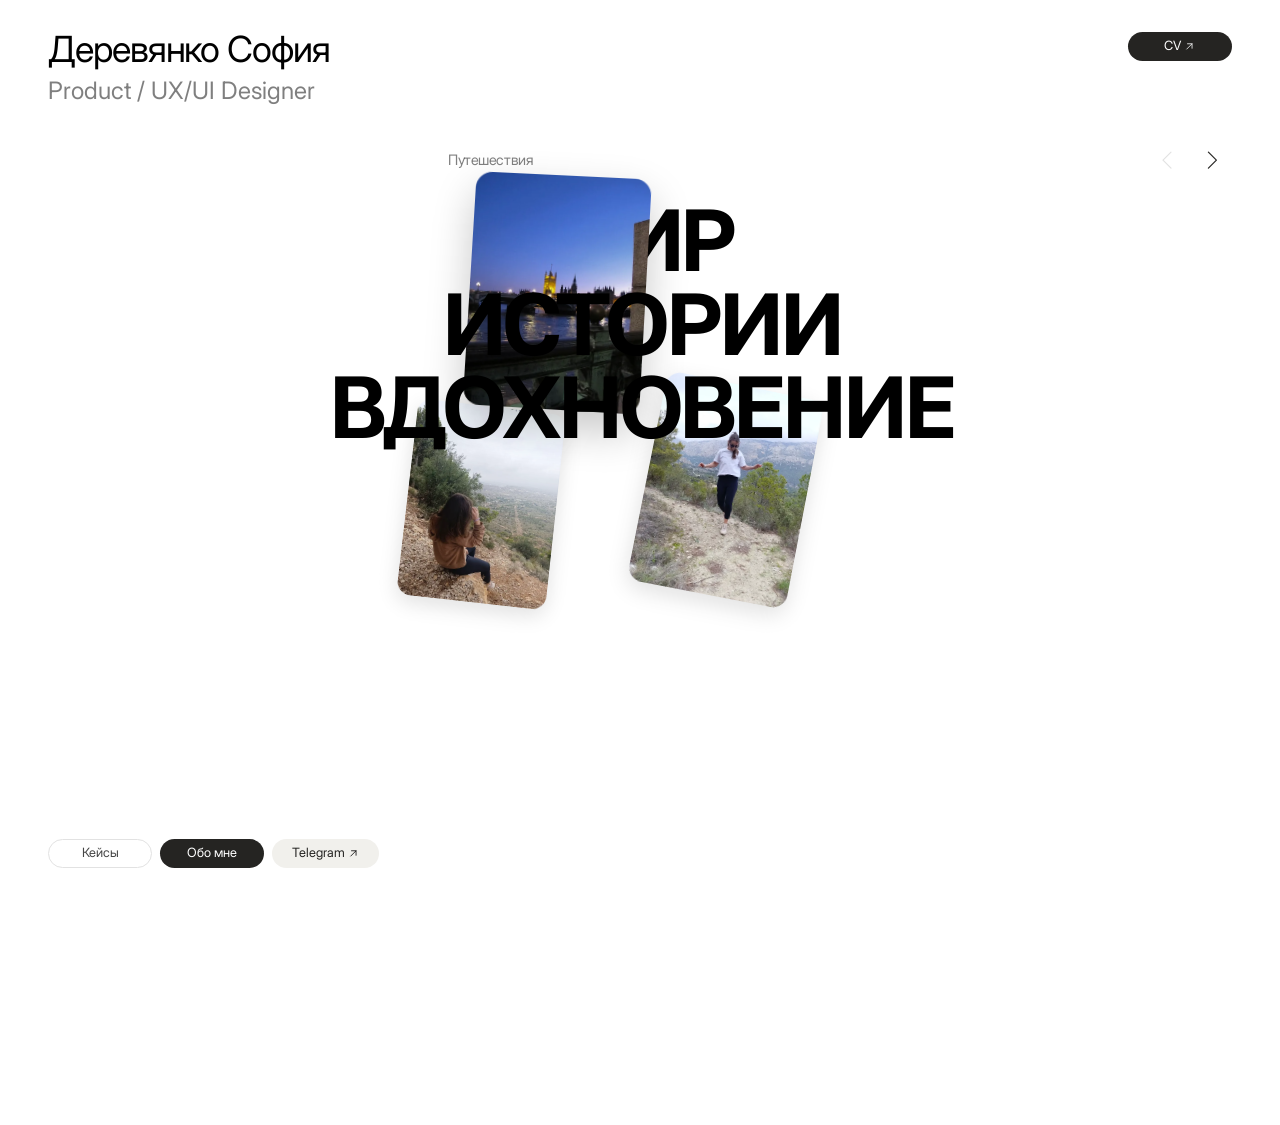
==== commit 2f589b37: "Add subtle mobile pressed animations to buttons and case cards" ====
--- a/about/index.html
+++ b/about/index.html
@@ -12,7 +12,7 @@
 <meta name="theme-color" content="#ffffff">
 <link rel="icon" href="../assets/favicon.svg" type="image/svg+xml">
 <link rel="preload" href="../assets/fonts/inter-cyrillic-opsz-normal.woff2" as="font" type="font/woff2" crossorigin>
-<link rel="stylesheet" href="../assets/site.css?v=202611131720">
+<link rel="stylesheet" href="../assets/site.css?v=20261114touch1">
 <style>.c0{flex-shrink:0;align-self:stretch;min-width:0;font-family:var(--f-sans);font-weight:400;font-size:45px;line-height:43px;letter-spacing:-0.03em;color:#000000}
 .c1{flex-shrink:0;align-self:stretch;min-width:0;font-family:var(--f-sans);font-weight:400;font-size:30px;line-height:43px;color:rgba(0,0,0,0.5)}
 .c2{width:480px;flex-shrink:0;display:flex;flex-direction:column;gap:10px;align-items:flex-start;text-decoration:none;color:inherit}
@@ -90,6 +90,6 @@
 <body>
 <div class="L L-d fullh" data-w="1600"><div class="c2b"><div class="c9"><a class="c2 home" href="../index.html"><div class="c0 tx">Деревянко София</div><div class="c1 tx">Product / UX/UI Designer</div></a><div class="c8"><div class="c7"><div class="c6"><a class="c5 btn btn-dark" href="../assets/cv.pdf" target="_blank" rel="noopener" data-cv><div class="c3 tx">CV</div><div class="c4"><svg class="ic" width="16" height="16" viewBox="0 0 16 16" fill="none"><path d="M11.32 10.32V4.72H5.64M11.32 4.72 4.72 11.32" stroke="#fff" stroke-linecap="round" stroke-linejoin="round"/></svg></div></a></div></div></div></div><div class="c21 slider" data-slider><div data-slide="0" class="slide on c16"><div class="cd"><div class="ca tx">Путешествия</div><div class="cc"><button class="cb arw" type="button" data-dir="prev" aria-label="Назад"><svg class="ic" width="48" height="48" viewBox="0 0 48 48" fill="none"><path d="M30 34 20 24l10-10" stroke="currentColor" stroke-width="1.5" stroke-linecap="round" stroke-linejoin="round"/></svg></button><button class="cb arw" type="button" data-dir="next" aria-label="Вперёд"><svg class="ic" width="48" height="48" viewBox="0 0 48 48" fill="none"><path d="m18 34 10-10-10-10" stroke="currentColor" stroke-width="1.5" stroke-linecap="round" stroke-linejoin="round"/></svg></button></div></div><div class="c15"><div class="c10"><div class="cf words"><div class="ce tx">мир</div><div class="ce tx">истории</div><div class="ce tx">вдохновение</div></div></div><div class="c14"><div class="c11 ph"></div><div class="c12 ph"></div><div class="c13 ph"></div></div></div></div><div data-slide="1" class="slide c16"><div class="cd"><div class="ca tx">Книги</div><div class="cc"><button class="cb arw" type="button" data-dir="prev" aria-label="Назад"><svg class="ic" width="48" height="48" viewBox="0 0 48 48" fill="none"><path d="M30 34 20 24l10-10" stroke="currentColor" stroke-width="1.5" stroke-linecap="round" stroke-linejoin="round"/></svg></button><button class="cb arw" type="button" data-dir="next" aria-label="Вперёд"><svg class="ic" width="48" height="48" viewBox="0 0 48 48" fill="none"><path d="m18 34 10-10-10-10" stroke="currentColor" stroke-width="1.5" stroke-linecap="round" stroke-linejoin="round"/></svg></button></div></div><div class="c15"><div class="c18"><div class="c17 words"><div class="ce tx">Культура</div><div class="ce tx">Воображение</div><div class="ce tx">глубина</div></div></div><div class="c14"><div class="c19 ph"></div><div class="c1a ph"></div><div class="c1b ph"></div></div></div></div><div data-slide="2" class="slide c16"><div class="cd"><div class="ca tx">Фильмы</div><div class="cc"><button class="cb arw" type="button" data-dir="prev" aria-label="Назад"><svg class="ic" width="48" height="48" viewBox="0 0 48 48" fill="none"><path d="M30 34 20 24l10-10" stroke="currentColor" stroke-width="1.5" stroke-linecap="round" stroke-linejoin="round"/></svg></button><button class="cb arw" type="button" data-dir="next" aria-label="Вперёд"><svg class="ic" width="48" height="48" viewBox="0 0 48 48" fill="none"><path d="m18 34 10-10-10-10" stroke="currentColor" stroke-width="1.5" stroke-linecap="round" stroke-linejoin="round"/></svg></button></div></div><div class="c15"><div class="c1d"><div class="c1c words"><div class="ce tx">Эмоции</div><div class="ce tx">Детали</div><div class="ce tx">Мотивация</div></div></div><div class="c14"><div class="c1e ph"></div><div class="c1f ph"></div><div class="c20 ph"></div></div></div></div></div><div class="c2a"><div class="c29"><div class="c28 navbtns"><a class="c24 btn btn-ol" href="../cases/index.html"><div class="c22 tx">Кейсы</div><i class="c23"></i></a><a class="c25 btn btn-dark" href="../about/index.html"><div class="c3 tx">Обо мне</div></a><a class="c27 btn" href="https://t.me/" target="_blank" rel="noopener" data-tg><div class="c26 tx">Telegram</div><div class="c4"><svg class="ic" width="16" height="16" viewBox="0 0 16 16" fill="none"><path d="M11.32 10.32V4.72H5.64M11.32 4.72 4.72 11.32" stroke="currentColor" stroke-linecap="round" stroke-linejoin="round"/></svg></div></a></div></div></div></div></div>
 <div class="L L-m fullh" data-w="375"><div class="c47"><div class="c30"><a class="c2e home" href="../index.html"><div class="c2c tx">Деревянко София</div><div class="c2d tx">Product / UX/UI Designer</div></a><a class="c2f btn btn-dark" href="../assets/cv.pdf" target="_blank" rel="noopener" data-cv><div class="c3 tx">CV</div><div class="c4"><svg class="ic" width="16" height="16" viewBox="0 0 16 16" fill="none"><path d="M11.32 10.32V4.72H5.64M11.32 4.72 4.72 11.32" stroke="#fff" stroke-linecap="round" stroke-linejoin="round"/></svg></div></a></div><div class="c21 slider" data-slider><div data-slide="0" class="slide on c3b"><div class="c3a"><div class="c32"><div class="c31 tx">Путешествия</div><div class="cc"><button class="cb arw" type="button" data-dir="prev" aria-label="Назад"><svg class="ic" width="48" height="48" viewBox="0 0 48 48" fill="none"><path d="M30 34 20 24l10-10" stroke="currentColor" stroke-width="1.5" stroke-linecap="round" stroke-linejoin="round"/></svg></button><button class="cb arw" type="button" data-dir="next" aria-label="Вперёд"><svg class="ic" width="48" height="48" viewBox="0 0 48 48" fill="none"><path d="m18 34 10-10-10-10" stroke="currentColor" stroke-width="1.5" stroke-linecap="round" stroke-linejoin="round"/></svg></button></div></div><div class="c39"><div class="c33 ph"></div><div class="c34 ph"></div><div class="c35 ph"></div><div class="c38 words"><div class="c36 tx">мир</div><div class="c36 tx">истории</div><div class="c37 tx">вдохновение</div></div></div></div></div><div data-slide="1" class="slide c3b"><div class="c3a"><div class="c32"><div class="c31 tx">Книги</div><div class="cc"><button class="cb arw" type="button" data-dir="prev" aria-label="Назад"><svg class="ic" width="48" height="48" viewBox="0 0 48 48" fill="none"><path d="M30 34 20 24l10-10" stroke="currentColor" stroke-width="1.5" stroke-linecap="round" stroke-linejoin="round"/></svg></button><button class="cb arw" type="button" data-dir="next" aria-label="Вперёд"><svg class="ic" width="48" height="48" viewBox="0 0 48 48" fill="none"><path d="m18 34 10-10-10-10" stroke="currentColor" stroke-width="1.5" stroke-linecap="round" stroke-linejoin="round"/></svg></button></div></div><div class="c40"><div class="c3c ph"></div><div class="c3d ph"></div><div class="c3e ph"></div><div class="c3f words"><div class="c36 tx">Культура</div><div class="c36 tx">Воображение</div><div class="c37 tx">глубина</div></div></div></div></div><div data-slide="2" class="slide c3b"><div class="c3a"><div class="c32"><div class="c31 tx">Фильмы</div><div class="cc"><button class="cb arw" type="button" data-dir="prev" aria-label="Назад"><svg class="ic" width="48" height="48" viewBox="0 0 48 48" fill="none"><path d="M30 34 20 24l10-10" stroke="currentColor" stroke-width="1.5" stroke-linecap="round" stroke-linejoin="round"/></svg></button><button class="cb arw" type="button" data-dir="next" aria-label="Вперёд"><svg class="ic" width="48" height="48" viewBox="0 0 48 48" fill="none"><path d="m18 34 10-10-10-10" stroke="currentColor" stroke-width="1.5" stroke-linecap="round" stroke-linejoin="round"/></svg></button></div></div><div class="c40"><div class="c41 ph"></div><div class="c42 ph"></div><div class="c43 ph"></div><div class="c3f words"><div class="c36 tx">Эмоции</div><div class="c36 tx">Детали</div><div class="c37 tx">Мотивация</div></div></div></div></div></div><div class="c46 mnav"><div class="c28 navbtns"><a class="c44 btn btn-ol" href="../cases/index.html"><div class="c22 tx">Кейсы</div><i class="c23"></i></a><a class="c45 btn" href="https://t.me/" target="_blank" rel="noopener" data-tg><div class="c26 tx">Telegram</div><div class="c4"><svg class="ic" width="16" height="16" viewBox="0 0 16 16" fill="none"><path d="M11.32 10.32V4.72H5.64M11.32 4.72 4.72 11.32" stroke="currentColor" stroke-linecap="round" stroke-linejoin="round"/></svg></div></a></div></div></div></div>
-<script src="../assets/site.js?v=202611131720" defer></script>
+<script src="../assets/site.js?v=20261114touch1" defer></script>
 </body>
 </html>
--- a/assets/site.css
+++ b/assets/site.css
@@ -120,3 +120,36 @@
 .L-m .ptab-m .prow>:nth-child(2) *{font-size:inherit!important;line-height:inherit!important;white-space:normal!important}
 .L-m .ptab-m .prow>:nth-child(1) *{white-space:normal!important}
 .nw{white-space:nowrap}
+
+/* Mobile touch feedback: responsive yet restrained pressed states. */
+@media (hover: none) and (pointer: coarse) {
+  .L-m .btn,
+  .L-m a.card,
+  .L-m button[data-dir] {
+    -webkit-tap-highlight-color: transparent;
+    touch-action: manipulation;
+    transform-origin: center;
+    transition: transform 175ms cubic-bezier(.2,.75,.25,1), opacity 175ms ease, background-color 180ms ease;
+  }
+  .L-m .btn:active,
+  .L-m .btn.is-pressed,
+  .L-m button[data-dir]:active:not(:disabled),
+  .L-m button[data-dir].is-pressed:not(:disabled) {
+    transform: scale(.965);
+    opacity: .91;
+  }
+  .L-m a.card:active,
+  .L-m a.card.is-pressed {
+    transform: scale(.985);
+    opacity: .965;
+  }
+  /* Prevent sticky hover from lifting a case image on touch devices. */
+  .L-m a.card:hover .im { transform: none; }
+}
+@media (prefers-reduced-motion: reduce) {
+  .L-m .btn:active, .L-m .btn.is-pressed,
+  .L-m a.card:active, .L-m a.card.is-pressed,
+  .L-m button[data-dir]:active, .L-m button[data-dir].is-pressed {
+    transform: none !important;
+  }
+}
